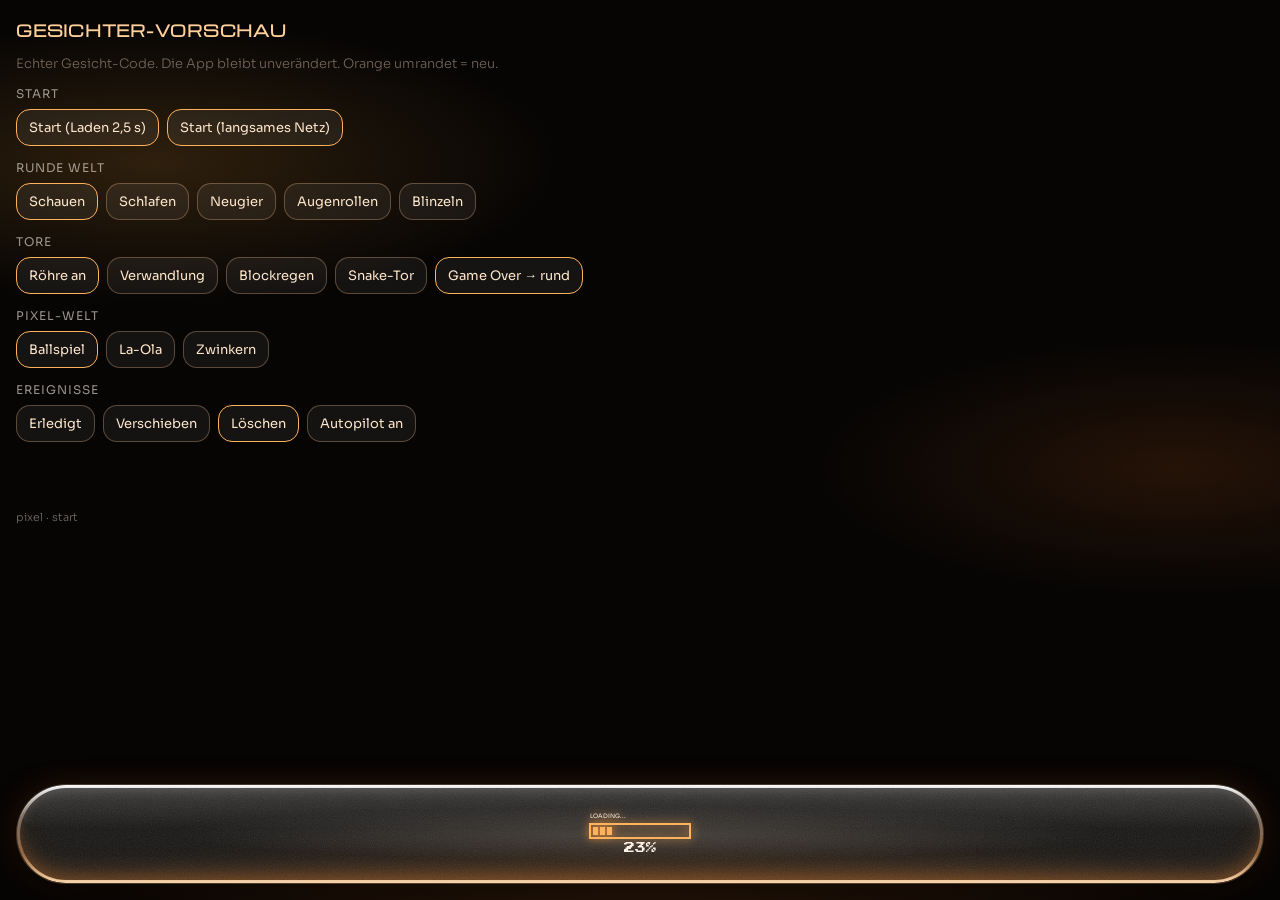
==== preview/index.html @ 0ddbe79e "Vorschau-Seite für Marvins Gesichter (preview/): Start ohne Aufwachen, Schauen, Röhre mit dünnem Str" ====
<!DOCTYPE html>
<html lang="de">
<head>
<meta charset="UTF-8">
<meta name="viewport" content="width=device-width, initial-scale=1, viewport-fit=cover">
<meta name="robots" content="noindex">
<title>Marvin – Gesichter-Vorschau</title>
<link href="https://fonts.googleapis.com/css2?family=Michroma&family=Press+Start+2P&family=Sora:wght@300;400;600&display=swap" rel="stylesheet">
<link rel="stylesheet" href="../style.css">
<link rel="stylesheet" href="../face.css">
<link rel="stylesheet" href="preview.css">
</head>
<body class="pv">
<svg width="0" height="0" style="position:absolute" aria-hidden="true">
  <filter id="noise"><feTurbulence type="fractalNoise" baseFrequency="0.9" numOctaves="2" stitchTiles="stitch"/><feColorMatrix type="saturate" values="0"/></filter>
</svg>
<h1>GESICHTER-VORSCHAU</h1>
<p class="hint">Echter Gesicht-Code. Die App bleibt unverändert. Orange umrandet = neu.</p>
<div class="grp"><b>Start</b>
  <button class="new" data-start="2500">Start (Laden 2,5 s)</button>
  <button class="new" data-start="8000">Start (langsames Netz)</button>
</div>
<div class="grp"><b>Runde Welt</b>
  <button class="new" data-p="look">Schauen</button>
  <button data-p="sleep">Schlafen</button>
  <button data-p="curious">Neugier</button>
  <button data-p="roll">Augenrollen</button>
  <button data-p="blink">Blinzeln</button>
</div>
<div class="grp"><b>Tore</b>
  <button class="new" data-p="gate-crt">Röhre an</button>
  <button data-p="gate-morph">Verwandlung</button>
  <button data-p="gate-rain">Blockregen</button>
  <button data-p="gate-snake">Snake-Tor</button>
  <button class="new" data-p="gate-over">Game Over → rund</button>
</div>
<div class="grp"><b>Pixel-Welt</b>
  <button class="new" data-p="bricks">Ballspiel</button>
  <button data-p="wave">La-Ola</button>
  <button data-p="wink">Zwinkern</button>
</div>
<div class="grp"><b>Ereignisse</b>
  <button data-r="done">Erledigt</button>
  <button data-r="move">Verschieben</button>
  <button class="new" data-r="del">Löschen</button>
  <button data-auto>Autopilot an</button>
</div>
<div id="say"></div>
<div id="stat"></div>
<div class="spacer"></div>
<button id="marvin-btn" class="glass pill doze" aria-label="Marvin">
  <svg class="grain" aria-hidden="true"><rect width="100%" height="100%" filter="url(#noise)"/></svg>
  <div class="sheen"></div>
</button>
<script src="face.js"></script>
<script>
const q = new URLSearchParams(location.search);
const sayEl = document.getElementById('say');
let sayT;
Face.init({
  say: t => { sayEl.textContent = t; clearTimeout(sayT); sayT = setTimeout(() => sayEl.textContent = '', 4000); },
  soundOn: () => q.get('ton') === '1',
  canIdle: () => q.has('auto'),
});
// Start: Laden läuft so lange wie angegeben
Face.sync(true);
setTimeout(() => Face.sync(false), Number(q.get('load') || 2500));
document.querySelectorAll('[data-start]').forEach(b => b.onclick = () => { q.set('load', b.dataset.start); q.delete('auto'); location.search = q; });
document.querySelectorAll('[data-p]').forEach(b => b.onclick = () => Face._play(b.dataset.p));
document.querySelectorAll('[data-r]').forEach(b => b.onclick = () => Face.react(b.dataset.r, { hyperspaceEmpty: false }));
document.querySelector('[data-auto]').onclick = () => { q.set('auto', '1'); location.search = q; };
setInterval(() => { const s = Face._state(); document.getElementById('stat').textContent = `${s.world} · ${s.running || '—'}`; }, 300);
</script>
</body>
</html>
---- style.css ----
/* Marvin – UX v2 (Vorgabe: docs/ux-v2.md, baut auf docs/ux-v1.md auf) */

:root {
    --text: #F4EDE4;
    --text-card: #FFF6EC;
    --muted: #C9A888;
    --muted-2: #9C8C7C;
    --amber: #FFB060;
    --amber-soft: #FFD09A;
    --line: #E9D7C2;
    --font-display: 'Michroma', sans-serif;
    --font-body: 'Sora', -apple-system, 'Segoe UI', Roboto, sans-serif;
    /* Neigungs-Glas: von face.js gesetzt, -1 … 1 */
    --tx: 0;
    --ty: 0;
}

* { box-sizing: border-box; }
html, body { height: 100%; overscroll-behavior: none; }

body {
    margin: 0;
    color: var(--text);
    font-family: var(--font-body);
    font-weight: 300;
    background:
        radial-gradient(45% 22% at 12% 18%, rgba(255,170,60,.16), transparent 70%),
        radial-gradient(40% 20% at 92% 52%, rgba(255,120,30,.12), transparent 70%),
        radial-gradient(70% 22% at 50% 105%, rgba(255,140,50,.2), transparent 70%),
        #070504;
    background-attachment: fixed;
    overflow: hidden;
    -webkit-tap-highlight-color: transparent;
}

/* Fest am Bildschirm verankert: die Seite selbst kann nie verrutschen */
#app {
    position: fixed;
    top: 0; bottom: 0; left: 0; right: 0;
    max-width: 520px;
    margin: 0 auto;
    padding: calc(24px + env(safe-area-inset-top, 0px)) 20px calc(24px + env(safe-area-inset-bottom, 0px));
    display: flex;
    flex-direction: column;
    overflow: hidden; /* Drehrad-Nachbarn ragen über den Rand */
}

button { font-family: inherit; cursor: pointer; }

/* ---------- Material: Amber-Glas (nur Steuerung: Drehrad + Marvin-Knopf) ---------- */

.glass {
    position: relative; isolation: isolate; overflow: hidden; color: #FFF3E6; border: none;
    background:
        radial-gradient(60% 75% at calc(50% - var(--tx) * 9%) calc(112% - var(--ty) * 6%), rgba(255,150,50,.95) 0%, rgba(240,100,25,.6) 28%, rgba(140,50,15,.22) 55%, transparent 75%),
        linear-gradient(180deg, rgba(92,80,72,.55) 0%, rgba(40,33,29,.82) 45%, rgba(20,15,12,.92) 100%);
    box-shadow: inset 0 1px 0 rgba(255,255,255,.55), inset 0 10px 18px -12px rgba(255,255,255,.35),
        inset 0 -16px 26px -12px rgba(255,140,50,.55), 0 18px 36px rgba(0,0,0,.6), 0 0 30px rgba(255,120,30,.14);
}
.glass::before, .card::before {
    content: ""; position: absolute; inset: 0; border-radius: inherit; padding: 1.6px; z-index: 2; pointer-events: none;
    background: linear-gradient(180deg, rgba(255,255,255,.85) 0%, rgba(255,255,255,.18) 22%, rgba(255,255,255,.04) 55%, rgba(255,190,120,.55) 88%, rgba(255,220,170,.9) 100%);
    -webkit-mask: linear-gradient(#000 0 0) content-box, linear-gradient(#000 0 0);
    -webkit-mask-composite: xor; mask-composite: exclude;
}
.glass::after, .card::after {
    content: ""; position: absolute; left: 3px; right: 3px; top: 3px; height: 42%; border-radius: inherit; z-index: 1; pointer-events: none;
    background: linear-gradient(180deg, rgba(255,255,255,.15), rgba(255,255,255,0));
}
.glass.dim {
    color: rgba(255,243,230,.55);
    background:
        radial-gradient(55% 60% at calc(50% - var(--tx) * 9%) calc(118% - var(--ty) * 6%), rgba(255,150,50,.35) 0%, rgba(200,80,20,.16) 35%, transparent 70%),
        linear-gradient(180deg, rgba(80,70,64,.42) 0%, rgba(34,28,25,.85) 50%, rgba(18,14,12,.94) 100%);
    box-shadow: inset 0 1px 0 rgba(255,255,255,.4), inset 0 10px 18px -12px rgba(255,255,255,.25), 0 12px 24px rgba(0,0,0,.55);
}
.glass.pill::before {
    padding: 3px;
    background: linear-gradient(180deg, rgba(255,255,255,.95), rgba(255,230,210,.35) 30%, rgba(255,170,100,.4) 70%, rgba(255,220,180,.95));
}
.grain {
    position: absolute; inset: 0; width: 100%; height: 100%; z-index: 1;
    opacity: .14; mix-blend-mode: overlay; pointer-events: none;
}
/* Glanz-Layer, wandert gegenläufig zur Neigung */
.sheen {
    position: absolute; inset: -40%; z-index: 1; pointer-events: none;
    background: radial-gradient(30% 22% at 50% 50%, rgba(255,255,255,.15), rgba(255,255,255,0) 70%);
    transform: translate(calc(var(--tx) * -21px), calc(var(--ty) * -12px));
}
.glass > :not(.grain):not(.sheen), .card > :not(.grain):not(.sheen) { position: relative; z-index: 3; }

/* ---------- 1. Drehrad ---------- */

.wheel { position: relative; height: 64px; flex-shrink: 0; touch-action: pan-y; margin-bottom: 12px; }
.wheel button {
    position: absolute; display: flex; align-items: center; padding: 0;
    font-family: var(--font-display); font-weight: 400; white-space: nowrap;
    transition: left .35s cubic-bezier(.3,.7,.2,1), top .35s, width .35s, height .35s, font-size .35s, opacity .35s;
}
/* Aktiver Knopf: durchscheinend, Nachbarn leicht sichtbar */
.wheel button.glass.active {
    background:
        radial-gradient(60% 75% at calc(50% - var(--tx) * 9%) calc(112% - var(--ty) * 6%), rgba(255,150,50,.85) 0%, rgba(240,100,25,.45) 28%, rgba(140,50,15,.12) 55%, transparent 75%),
        linear-gradient(180deg, rgba(92,80,72,.28) 0%, rgba(40,33,29,.42) 45%, rgba(20,15,12,.55) 100%);
    -webkit-backdrop-filter: blur(3px); backdrop-filter: blur(3px);
}

/* ---------- 2. Statuszeile ---------- */

.status-line {
    display: flex; justify-content: space-between; align-items: baseline;
    padding: 2px 6px 0; flex-shrink: 0; margin-bottom: 12px;
    font-family: var(--font-display); font-size: 13px; color: var(--muted);
}
#status-sub { letter-spacing: .16em; }
/* ux-v3.1 §3: ⟳ n, solange Aktionen auf Netz warten – dezent pulsierend */
#status-queue { margin-right: 8px; letter-spacing: .06em; animation: queue-pulse 2.4s ease-in-out infinite; }
#status-queue[hidden] { display: none; }
@keyframes queue-pulse { 0%, 100% { opacity: .45; } 50% { opacity: 1; } }
@media (prefers-reduced-motion: reduce) { #status-queue { animation: none; opacity: .8; } }

/* ---------- 3. Kartenliste ---------- */

main {
    flex: 1; min-height: 0; overflow-y: auto; overflow-x: hidden;
    display: flex; flex-direction: column; gap: 14px;
    padding: 2px 2px 28px;
    margin-bottom: 16px;
    -webkit-mask-image: linear-gradient(180deg, #000 0, #000 calc(100% - 36px), transparent 100%);
    mask-image: linear-gradient(180deg, #000 0, #000 calc(100% - 36px), transparent 100%);
}
#task-list { display: flex; flex-direction: column; gap: 14px; }

/* Karten = neutrales Rauchglas, Glut nur bei Dringlichkeit */
.card {
    flex-shrink: 0; position: relative; isolation: isolate; overflow: hidden;
    border-radius: 24px; padding: 18px 22px;
    touch-action: pan-y; user-select: none; -webkit-user-select: none; -webkit-touch-callout: none;
    cursor: pointer; transition: transform .18s ease-out, opacity .18s;
    display: flex; align-items: center; gap: 12px;
    background: linear-gradient(calc(180deg + var(--tx) * 9deg), rgba(255,255,255,.075) 0%, rgba(255,255,255,.03) 55%, rgba(255,255,255,.015) 100%);
    box-shadow: inset 0 1px 0 rgba(255,255,255,.32), inset 0 8px 14px -10px rgba(255,255,255,.2), 0 10px 22px rgba(0,0,0,.45);
}
.card::before {
    padding: 1.3px;
    background: linear-gradient(180deg, rgba(255,255,255,.55) 0%, rgba(255,255,255,.1) 25%, rgba(255,255,255,.03) 70%, rgba(255,255,255,.14) 100%);
}
.card::after { height: 45%; background: linear-gradient(180deg, rgba(255,255,255,.13), rgba(255,255,255,0)); }
.card.hot {
    background:
        radial-gradient(75% 100% at calc(50% - var(--tx) * 9%) calc(128% - var(--ty) * 6%), rgba(255,150,50,.85) 0%, rgba(240,100,25,.45) 35%, rgba(140,50,15,.12) 65%, transparent 85%),
        linear-gradient(180deg, rgba(255,255,255,.07), rgba(255,255,255,.015));
    box-shadow: inset 0 1px 0 rgba(255,255,255,.5), 0 10px 26px rgba(0,0,0,.5), 0 0 24px rgba(255,120,30,.2);
}
.card.hot::before { background: linear-gradient(180deg, rgba(255,255,255,.8), rgba(255,255,255,.12) 25%, rgba(255,190,120,.5) 90%, rgba(255,220,170,.85)); }
.card.warm {
    background:
        radial-gradient(70% 95% at calc(50% - var(--tx) * 9%) calc(130% - var(--ty) * 6%), rgba(255,150,50,.45) 0%, rgba(220,90,20,.18) 40%, transparent 75%),
        linear-gradient(180deg, rgba(255,255,255,.07), rgba(255,255,255,.015));
}

/* Termine: Champagner */
.card.ev {
    background:
        radial-gradient(75% 100% at calc(50% - var(--tx) * 9%) calc(128% - var(--ty) * 6%), rgba(255,236,200,.3) 0%, rgba(255,225,180,.1) 45%, transparent 80%),
        linear-gradient(180deg, rgba(255,238,200,.16), rgba(255,228,185,.06));   /* leichte Champagner-Tönung der ganzen Karte */
}
.card.ev::before { background: linear-gradient(180deg, rgba(255,252,240,.9), rgba(255,245,225,.15) 25%, rgba(255,240,210,.05) 70%, rgba(255,236,200,.5)); }
.card.ev.hot {
    background:
        radial-gradient(75% 100% at calc(50% - var(--tx) * 9%) calc(128% - var(--ty) * 6%), rgba(255,238,205,.6) 0%, rgba(255,225,180,.22) 40%, transparent 80%),
        linear-gradient(180deg, rgba(255,250,240,.1), rgba(255,255,255,.02));
    box-shadow: inset 0 1px 0 rgba(255,255,255,.6), 0 10px 26px rgba(0,0,0,.5), 0 0 24px rgba(255,236,200,.18);
}
.card.ev.warm {
    background:
        radial-gradient(75% 100% at calc(50% - var(--tx) * 9%) calc(128% - var(--ty) * 6%), rgba(255,238,205,.38) 0%, rgba(255,225,180,.12) 40%, transparent 80%),
        linear-gradient(180deg, rgba(255,250,240,.09), rgba(255,255,255,.02));
}

.card.dragging { transition: none; }
.card.pending { opacity: .55; }

.card-title {
    flex: 1; min-width: 0;
    font-size: 15px; font-weight: 300; line-height: 1.4; color: var(--text-card);
    overflow-wrap: anywhere;
}
.card-num {
    flex-shrink: 0; min-width: 34px; text-align: right;
    font-family: var(--font-display); font-size: 12px; color: #A39383;
}
.card-num.event-time { min-width: 0; white-space: nowrap; letter-spacing: .02em; color: #FFF3DC; }

/* Lange drücken -> Leuchtbalken füllt sich */
.ring {
    position: absolute !important; left: 0; bottom: 0; height: 3px; width: 0; z-index: 4;
    background: var(--amber-soft); box-shadow: 0 0 10px #FF9A3C;
}
.card.pressing .ring { animation: fill .7s linear forwards; }
@keyframes fill { to { width: 100%; } }

.empty-state {
    margin: 48px 10px; font-size: 18px; font-weight: 300;
    color: #B8A898; text-align: center; line-height: 1.5;
}
#loading { margin: 48px 10px; text-align: center; color: #B8A898; cursor: pointer; }
.inbox-note {
    font-family: var(--font-display); font-size: 11px; letter-spacing: .1em;
    color: var(--muted-2); text-align: center; margin: 0 0 4px;
}

/* 4. Link "42 · n" */
.done-link {
    align-self: center; margin-top: 8px; background: none; border: none;
    font-family: var(--font-display); font-size: 14px; letter-spacing: .1em;
    color: var(--muted-2); padding: 12px;
}
.done-link[hidden] { display: none; }

#debug-log {
    font-size: 11px; color: var(--amber-soft);
    background: rgba(255,150,50,.06); border: 1px dashed rgba(255,170,100,.3);
    border-radius: 16px; padding: 12px; white-space: pre-wrap; word-break: break-word; margin: 0;
}

/* ---------- 5. Marvin-Zeile ---------- */

.marvin-line {
    min-height: 48px; padding: 0 6px; flex-shrink: 0; margin-bottom: 20px;
    font-size: 16px; font-weight: 300; font-style: italic; line-height: 1.45;
    color: var(--line); display: flex; align-items: center; gap: 12px;
}
.marvin-text { flex: 1; min-width: 0; }
.cursor { font-style: normal; color: var(--amber); animation: blink 1s steps(1) infinite; }
.cursor.gone { visibility: hidden; animation: none; }
@keyframes blink { 50% { opacity: 0; } }
#undo-btn {
    flex-shrink: 0; white-space: nowrap;
    background: none; border: 1px solid rgba(255,200,150,.35); border-radius: 14px;
    color: var(--amber-soft); font-style: normal; font-size: 12px; line-height: 1.15; font-weight: 400; padding: 5px 10px;
    letter-spacing: .04em; text-transform: uppercase; font-family: var(--font-display);
}
#undo-btn[hidden] { display: none; }

/* ---------- 6. Marvin-Knopf ---------- */

#marvin-btn {
    height: 100px; border-radius: 50px; flex-shrink: 0;
    display: flex; align-items: center; justify-content: center; padding: 0;
    -webkit-user-select: none; user-select: none; -webkit-touch-callout: none;
    transition: transform .1s;
}
#marvin-btn:active { transform: scale(.98); }
#fx { position: absolute; inset: 0; z-index: 4; pointer-events: none; overflow: hidden; border-radius: inherit; }
#fx svg { position: absolute; }

@media (prefers-reduced-motion: reduce) {
    .cursor { animation: none !important; }
    .wheel button, .card { transition: none; }
}

/* ---------- Dialoge (Bearbeiten / Einstellungen) – flach, wie 1.1.0 (Wunsch Armin) ---------- */

dialog {
    background: linear-gradient(180deg, rgba(60,50,44,.96), rgba(22,17,14,.98));
    color: var(--text);
    border: 1px solid rgba(255,200,150,.25);
    border-radius: 28px;
    padding: 24px;
    width: min(420px, calc(100vw - 32px));
    font-family: var(--font-body);
    box-shadow: 0 20px 50px rgba(0,0,0,.7), 0 0 30px rgba(255,120,30,.12);
}
dialog::backdrop { background: rgba(0,0,0,.65); }
dialog h2 { margin: 0 0 16px; font-size: 18px; font-family: var(--font-display); font-weight: 400; letter-spacing: .08em; }

dialog label {
    display: flex; flex-direction: column; gap: 6px;
    font-size: 14px; color: var(--muted); margin-bottom: 14px;
}
dialog label.check { flex-direction: row; align-items: center; gap: 10px; color: var(--text); }
dialog label.check input { width: 20px; height: 20px; padding: 0; accent-color: var(--amber); }

dialog input, dialog textarea, dialog select {
    width: 100%;
    background: rgba(255,240,225,.06);
    border: 1px solid rgba(255,200,150,.2);
    border-radius: 16px;
    padding: 12px 14px;
    color: var(--text);
    font: inherit;
    font-size: 16px; /* verhindert Auto-Zoom */
    resize: none;
}
dialog input:focus, dialog textarea:focus, dialog select:focus { outline: 2px solid rgba(255,176,96,.6); outline-offset: 1px; }

.hint { font-size: 12px; color: var(--muted-2); margin: 0 0 16px; }
.dialog-actions { display: flex; justify-content: flex-end; gap: 8px; }
.dialog-actions .spacer { flex: 1; }

.pill {
    background: rgba(255,240,225,.06); border: 1px solid rgba(255,200,150,.2);
    color: var(--text); border-radius: 999px; padding: 9px 16px; font-size: 14px; font-weight: 400;
}
.pill.accent { background: rgba(255,150,50,.25); border-color: rgba(255,176,96,.6); }
.pill.danger { color: #FF9C7A; border-color: rgba(255,120,90,.35); background: transparent; }

/* Bearbeiten: oben angedockt, damit die Tastatur unten Platz hat */
dialog.sheet { margin: 12px auto auto; max-height: calc(100dvh - 24px); overflow-y: auto; }
dialog.sheet textarea, dialog.sheet select, dialog.sheet input { margin-bottom: 10px; }
#edit-title { font-size: 18px; font-weight: 400; }
#edit-notes { font-size: 14px; color: var(--muted); }
dialog select option { background: #221a15; }
dialog input[type="date"], dialog input[type="time"] { color-scheme: dark; }

.edit-row { display: grid; grid-template-columns: 1fr 1fr; gap: 8px; } /* alle Felder gleich breit */
.edit-row > * { min-width: 0; }
/* ux-v3.1 §7: × hat eigenen schmalen Platz rechts, Text + Kalender-Symbol nie darunter, Jahr bleibt sichtbar */
#edit-due, #edit-time { padding-left: 10px; padding-right: 34px; }
/* Handy-Chrome zeichnet statt Kalender-Symbol einen eigenen Pfeil, der mit dem × kollidiert:
   eigenen Indikator weg, Antippen des Felds öffnet die Auswahl trotzdem. Das × ersetzt den Pfeil. */
#edit-due, #edit-time { -webkit-appearance: none; appearance: none; min-height: 48px; text-align: left; }
#edit-due::-webkit-calendar-picker-indicator, #edit-time::-webkit-calendar-picker-indicator { display: none; }
#edit-due::-webkit-inner-spin-button, #edit-time::-webkit-inner-spin-button { display: none; }
#edit-due::-webkit-date-and-time-value, #edit-time::-webkit-date-and-time-value { text-align: left; }
#edit-due::-webkit-datetime-edit, #edit-time::-webkit-datetime-edit { padding: 0; }

.status-buttons { display: grid; grid-template-columns: 1fr 1fr 1fr; gap: 8px; margin: 6px 0 16px; }
.status-buttons button {
    background: rgba(255,240,225,.05); border: 1px solid rgba(255,200,150,.18);
    color: var(--text); border-radius: 18px; padding: 14px 4px;
    font-family: var(--font-display); font-size: 11px; letter-spacing: .04em;
}
.status-buttons button.active { background: rgba(255,150,50,.3); border-color: rgba(255,176,96,.8); color: #FFF3E6; }
.status-buttons button[data-status="done"] { grid-column: 1 / -1; }
.status-buttons button[data-status="done"].active { background: rgba(255,200,120,.35); border-color: var(--amber-soft); }

/* Termin-Modus */
.event-only { display: none; }
dialog.event-mode .event-only { display: flex; }
dialog.event-mode .task-only { display: none !important; }
#edit-recurring { font-size: 13px; color: var(--amber-soft); margin: 0 0 10px; }
#edit-recurring[hidden] { display: none; }

/* ================= UX v3 ================= */

/* Ein Formular: heller Champagner-Look, flache Felder (§3) */
#editor {
    background: radial-gradient(90% 60% at 50% 115%, rgba(255,236,200,.14), transparent 70%),
                linear-gradient(180deg, rgba(72,64,54,.94), rgba(30,26,22,.97));
    border: 1px solid rgba(255,240,215,.3);
}
#editor input, #editor textarea, #editor select, #editor .placeholder {
    border: 1px solid rgba(255,240,215,.2);
    background: rgba(255,255,255,.05);
    border-radius: 16px;
}
#editor select:disabled { color: rgba(244,237,228,.35); }
.edit-kind {
    font-family: var(--font-display); font-size: 12px; letter-spacing: .14em;
    color: var(--muted); margin: 0 0 12px 4px;
}
.edit-hint { font-size: 13px; color: var(--amber-soft); margin: 0 0 10px; }
.edit-hint[hidden] { display: none; }

/* Feld mit × zum Leeren */
.field-x { position: relative; display: flex; }
.field-x > input, .field-x > .placeholder { flex: 1; min-width: 0; padding-right: 40px; }
.field-x .x {
    position: absolute; right: 2px; top: calc(50% - 5px); transform: translateY(-50%); width: 28px; height: 36px;
    border: none; background: none; color: var(--muted); font-size: 20px; line-height: 1; padding: 0;
}
.field-x .x[hidden], .field-x > [hidden] { display: none; }
.placeholder {
    width: 100%; text-align: left; padding: 12px 14px; margin-bottom: 10px;
    color: rgba(244,237,228,.4); font-size: 16px; font-weight: 300;
}

/* Termin: Status ergibt sich aus dem Datum -> Knöpfe gedimmt */
.status-buttons.locked button { opacity: .38; pointer-events: none; }
.status-buttons.locked #edit-wide { font-family: var(--font-body); font-style: italic; letter-spacing: 0; font-size: 13px; }

/* Proviant-Modus im Formular */
.only-prov { display: none; }
#editor.prov-mode .only-prov { display: block; }
#editor.prov-mode .not-prov { display: none !important; }

/* Proviant-Karten: kompakt, ohne Datum, Zahl, Glut (§4) */
.card.prov { padding: 14px 20px; border-radius: 20px; }
.card.bought { transition: opacity .45s, transform .45s, filter .45s; opacity: 0; transform: scale(.96); filter: blur(2px); }
.prov-sep {
    display: flex; align-items: center; gap: 10px; margin: 6px 4px 0;
    font-family: var(--font-display); font-size: 11px; letter-spacing: .1em; color: #8E7E6E;
}
.prov-sep::before, .prov-sep::after { content: ""; flex: 1; height: 1px; background: rgba(255,255,255,.14); }

/* Daumen-Wischzone unten (§7): horizontale Gesten bleiben bei uns */
.marvin-line, #marvin-btn, main { touch-action: pan-y; }

/* Ziehen zum Aktualisieren: Amber-Ring füllt sich mit dem Zug (ux-v3.1 §2) */
#pull-ring {
    --p: 0; position: sticky; top: 0; height: 0; margin: 0 auto; width: 64px; z-index: 5;
    opacity: 0; transition: opacity .2s; pointer-events: none;
}
/* großer glühender Amber-Ring, füllt sich mit dem Zug; voll = pulsiert + „42“ in der Mitte */
#pull-ring::before {
    content: ''; position: absolute; left: 0; top: calc(var(--p) * 40px - 8px); width: 64px; height: 64px; border-radius: 50%;
    background: conic-gradient(from -90deg, #FFD08A, #FF9A3C calc(var(--p) * 360deg), rgba(255,200,150,.12) 0);
    -webkit-mask: radial-gradient(circle, transparent 23px, #000 24px); mask: radial-gradient(circle, transparent 23px, #000 24px);
    filter: drop-shadow(0 0 10px rgba(255,150,50,.8));
    transform: rotate(calc(var(--p) * 200deg)) scale(calc(.6 + var(--p) * .4));
}
#pull-ring::after {
    content: '42'; position: absolute; left: 0; width: 64px; top: calc(var(--p) * 40px - 8px); line-height: 64px; text-align: center;
    font-family: var(--font-display); font-size: 18px; color: #FFF3E6; text-shadow: 0 0 10px #FF9A3C;
    opacity: 0; transform: scale(.5); transition: opacity .15s, transform .25s cubic-bezier(.2,1.6,.4,1);
}
#pull-ring.on { opacity: 1; }
#pull-ring.ready::before { animation: ringPulse .6s ease-in-out infinite alternate; }
#pull-ring.ready::after { opacity: 1; transform: scale(1); }
@keyframes ringPulse { from { filter: drop-shadow(0 0 10px rgba(255,150,50,.8)); } to { filter: drop-shadow(0 0 22px rgba(255,170,70,1)) brightness(1.25); } }

/* Einstellungen (ux-v3.1 §5) */
dialog h2 .ver { font-family: var(--font-body, inherit); font-size: 11px; letter-spacing: 0; color: var(--muted-2); margin-left: 8px; }
dialog label.slider { display: flex; flex-direction: column; gap: 6px; color: var(--text); margin: 6px 0 16px; }
dialog label.slider .slider-val { color: var(--amber-soft); font-size: 13px; }
dialog label.slider input[type="range"] { width: 100%; padding: 0; accent-color: var(--amber); background: none; border: none; margin: 4px 0 0; }
.slider-ends { display: flex; justify-content: space-between; font-size: 11px; color: var(--muted-2); }
.keys-btn { width: 100%; margin: 0 0 16px; }
dialog label.check.small { font-size: 12px; color: var(--muted-2); margin-top: 16px; }
dialog label.check.small input { width: 16px; height: 16px; }
.key-row { display: grid; grid-template-columns: 1fr auto; align-items: center; gap: 4px 10px; margin-bottom: 14px; }
.key-name { grid-column: 1 / -1; font-size: 12px; color: var(--muted); }
.key-mask { font-family: monospace; font-size: 15px; letter-spacing: .05em; }
.key-row .key-input { grid-column: 1 / -1; margin: 0; }
.key-row [hidden] { display: none; }

/* Einstellungen optisch nach Mockup V31Settings (Zeilen, Schalter, Amber-Slider) */
dialog.set { padding: 22px 20px; border-color: rgba(255,240,215,.3);
    background: radial-gradient(90% 60% at 50% 115%, rgba(255,236,200,.14), rgba(0,0,0,0) 70%), linear-gradient(180deg, rgba(72,64,54,.94), rgba(30,26,22,.97)); }
dialog.set form { display: flex; flex-direction: column; gap: 14px; }
dialog.set h2 { margin: 0 0 2px; font-size: 12px; letter-spacing: .22em; color: #FFF1D6; }
dialog.set label.set-row, .set-row { display: flex; flex-direction: row; align-items: center; justify-content: space-between; gap: 12px; margin: 0;
    padding: 14px 16px; border-radius: 16px; background: rgba(255,255,255,.05); border: 1px solid rgba(255,240,215,.16); color: var(--text); text-align: left; font: inherit; cursor: pointer; }
dialog.set label.set-col { flex-direction: column; align-items: stretch; gap: 10px; }
.set-lbl { display: block; font-size: 16px; color: #FFF3E6; }
.set-sub { display: block; font-size: 13px; font-weight: 300; color: #A89888; margin-top: 2px; }
.set-top { display: flex; justify-content: space-between; align-items: baseline; }
.set-val { font-size: 13px; color: var(--amber-soft); }
.set-link { width: 100%; }
.chev { color: #C9B9A8; font-size: 20px; }
/* Schalter statt Häkchen */
dialog input.tg { appearance: none; -webkit-appearance: none; flex-shrink: 0; width: 52px; height: 30px; padding: 0; margin: 0; border-radius: 15px;
    border: 1px solid rgba(255,255,255,.2); background: rgba(255,255,255,.08); position: relative; cursor: pointer; transition: background .2s, border-color .2s; }
dialog input.tg::after { content: ""; position: absolute; top: 3px; left: 3px; width: 22px; height: 22px; border-radius: 11px; background: #C9B9A8; transition: left .2s, background .2s; }
dialog input.tg:checked { background: rgba(255,150,50,.45); border-color: rgba(255,176,96,.8); }
dialog input.tg:checked::after { left: 25px; background: #FFF3E6; }
dialog input.tg-s { width: 40px; height: 24px; }
dialog input.tg-s::after { width: 16px; height: 16px; }
dialog input.tg-s:checked::after { left: 19px; }
/* Slider: Amber-Spur, runder Knopf */
dialog.set input[type="range"] { -webkit-appearance: none; appearance: none; width: 100%; height: 28px; margin: 0; padding: 0; background: none; border: none; }
dialog.set input[type="range"]::-webkit-slider-runnable-track { height: 6px; border-radius: 3px; background: linear-gradient(90deg, rgba(255,150,50,.75), rgba(255,176,96,.35)); }
dialog.set input[type="range"]::-webkit-slider-thumb { -webkit-appearance: none; width: 26px; height: 26px; margin-top: -10px; border-radius: 13px; background: #FFF3E6; border: 2px solid rgba(255,176,96,.9); box-shadow: 0 0 12px rgba(255,150,50,.55); }
dialog.set input[type="range"]::-moz-range-track { height: 6px; border-radius: 3px; background: rgba(255,150,50,.55); }
dialog.set input[type="range"]::-moz-range-thumb { width: 22px; height: 22px; border-radius: 13px; background: #FFF3E6; border: 2px solid rgba(255,176,96,.9); }
.set-foot { display: flex; justify-content: space-between; align-items: center; padding: 0 6px; font-size: 13px; font-weight: 300; color: #8E7E6E; }
dialog.set label.debug-tg { flex-direction: row; align-items: center; gap: 8px; margin: 0; font-size: 13px; color: #8E7E6E; }
dialog.set .dialog-actions { margin-top: 2px; }
.set-hint { margin: 0; text-align: center; }
dialog.set .key-row { padding: 14px 16px; border-radius: 16px; background: rgba(255,255,255,.05); border: 1px solid rgba(255,240,215,.16); margin: 0; }
dialog.set .key-name { font-size: 16px; color: #FFF3E6; }
dialog.set .key-mask { font-family: var(--font-display); font-size: 13px; letter-spacing: .08em; color: #E9DDD0; }

/* 4.4.2: Knöpfe unten bleiben im Dialog (3 gleich breite Spalten), Proviant-Abteilung volle Breite */
#editor .dialog-actions { display: grid; grid-template-columns: repeat(3, minmax(0, 1fr)); gap: 8px; }
#editor .dialog-actions .spacer { display: none; }
#editor .dialog-actions .pill { min-width: 0; padding-left: 8px; padding-right: 8px; overflow: hidden; text-overflow: ellipsis; white-space: nowrap; }
#editor.prov-mode .edit-row:has(#edit-aisle) { grid-template-columns: 1fr; }

/* 4.5.0: Kategorie volle Breite; Datum · Zeit · Dauer in einer Zeile, eigener Text statt Browser-Anzeige */
#editor select.full { width: 100%; margin-bottom: 10px; display: block; }
#editor.prov-mode select.full.only-prov { display: block; }
.dt-row { display: grid; grid-template-columns: 1.45fr 1fr .9fr; gap: 8px; margin-bottom: 10px; }
.dt-row > * { min-width: 0; }
.dt-box { position: relative; }
.dt-box .x { display: none !important; }
dialog .dt-box input, .dt-row select, .dt-box .dt-empty {
    -webkit-appearance: none; appearance: none; width: 100%; height: 50px; margin: 0 !important; padding: 0 6px !important; text-align: center; }
.dt-box input { color: transparent !important; caret-color: transparent; }
.dt-box input::-webkit-datetime-edit { opacity: 0; }
.dt-box input::-webkit-calendar-picker-indicator { display: none; }
.dt-lbl { position: absolute; inset: 0; display: flex; align-items: center; justify-content: center; pointer-events: none; font-size: 16px; color: var(--text); white-space: nowrap; }
.dt-lbl.empty { color: var(--muted); }
.dt-box .dt-empty { border-radius: 16px; background: rgba(255,240,225,.06); border: 1px solid rgba(255,200,150,.2); color: var(--muted); font: inherit; font-size: 16px; }
.dt-row select { text-align-last: center; }
.dt-row select:disabled { color: var(--muted); }
#editor .dialog-actions .pill { font-size: 13px; padding-left: 4px; padding-right: 4px; }
#editor:not(.prov-mode) .only-prov { display: none !important; }

/* 4.6.1: Verschieben scharf geschaltet = Karte blasst aus; kein Text-Markieren bei langem Drücken */
.card { transition: opacity .15s; }

.card, .dt-box, .dt-row, #undo-btn, .wheel, #marvin-btn { -webkit-user-select: none; user-select: none; -webkit-touch-callout: none; }
#editor.guard { pointer-events: none; }
#editor.guard * { -webkit-user-select: none !important; user-select: none !important; }

/* „42“-Ansicht */
.done-head { letter-spacing: .16em; text-transform: uppercase; }
.done-sub { display: block; font-size: 11px; letter-spacing: .16em; margin-top: 4px; }
body.done-view #wheel { opacity: .2; filter: saturate(.2); transition: opacity .3s, filter .3s; }

/* 4.7.1: „↺ Doch nicht“ (Icon links, Text zweizeilig, ohne Rahmen) + Löschen-Bestätigung */
#undo-btn { display: inline-flex; align-items: center; gap: 8px; border: none; text-align: left; padding: 4px 2px; }
#undo-btn[hidden] { display: none; }
#undo-btn .undo-ico { font-size: 26px; line-height: 1; font-family: var(--font-body); text-transform: none; }
.pill.danger.armed { background: rgba(255,110,80,.22); border-color: rgba(255,120,90,.8); color: #FFD2C4; }
#undo-btn { gap: 4px; }
#undo-btn .undo-ico { font-size: 29px; display: flex; align-items: center; height: 2.3em; line-height: 1; transform: translateY(-1px); }
#undo-btn .undo-ico { height: auto; }
---- face.css ----
/* Marvins Augen – UX v4 (docs/ux-v4.md). Runde Welt = fließende Kurve (V31Augen), Pixel-Welt = Arcade (V31Arcade),
   Ablauf = Autopilot (V4Autopilot). Keyframes/Timings 1:1 aus den Mockup-Karten. */

#marvin-btn .eyes, #marvin-btn .pix { position: relative; z-index: 3; overflow: visible; }
#marvin-btn .face-stack { position: relative; z-index: 3; width: 170px; height: 64px; }
#marvin-btn .face-stack > svg { position: absolute; inset: 0; }
#marvin-btn svg g, #marvin-btn svg path, #marvin-btn svg circle, #marvin-btn svg rect,
#marvin-btn svg polygon, #marvin-btn svg text { transform-box: fill-box; transform-origin: center; }

/* ================= Runde Welt ================= */
.eyes { filter: drop-shadow(0 0 7px #FF9A3C); transition: opacity .45s steps(4); }
.eyes.off { opacity: 0; }
.eyes .lid { transition: d var(--dur, .9s) cubic-bezier(.45,.05,.25,1), stroke-width .5s; }
.eyes .pup { transition: transform var(--pdur, .9s) cubic-bezier(.3,.1,.2,1), opacity var(--odur, .5s); }
.eyes .eg  { transition: transform var(--edur, 1.2s) cubic-bezier(.45,.05,.25,1); transform-box: view-box; }
/* Pupillen schauen mit der Neigung (Wrapper, damit die Ablauf-Transform der Pupille frei bleibt) */
.eyes .pw  { transform: translate(calc(var(--tx) * 4px), calc(var(--ty) * 1.5px)); transform-box: view-box; }
.zz { animation: zz 2.6s ease-out infinite; opacity: 0; }
@keyframes zz { 0% { opacity: 0; transform: translate(0,0) scale(.6); } 20% { opacity: 1; } 100% { opacity: 0; transform: translate(16px,-26px) scale(1.2); } }
.snore { animation: snore 2.6s ease-in-out infinite; transform-box: view-box; }
@keyframes snore { 0%,100% { transform: translateY(0); } 50% { transform: translateY(2.5px); } }

/* Grundzustände der App (nur runde Welt, nur wenn kein Ablauf läuft) */
.doze:not(.gagging) .eyes .eg-mood   { animation: doze 3.4s ease-in-out infinite; transform-box: view-box; }
@keyframes doze { 0%,100% { opacity: .55; } 50% { opacity: 1; } }
.listen .eyes .eg-mood { animation: listen .45s ease-in-out infinite alternate; transform-box: view-box; }
@keyframes listen { from { transform: translateY(0) scaleY(1); } to { transform: translateY(-4px) scaleY(1.25); } }
.think:not(.gagging) .eyes .eg-mood { animation: think 1.2s ease-in-out infinite; transform-box: view-box; }
@keyframes think { 0%,100% { transform: translateX(-6px); } 50% { transform: translateX(6px); } }
.speak:not(.gagging) .eyes .eg-mood { animation: speak .18s steps(2) infinite; }
@keyframes speak { 0% { opacity: 1; } 100% { opacity: .45; } }

/* ================= Pixel-Welt (Arcade) ================= */
.pix { pointer-events: none; }
.pix .scr { filter: drop-shadow(0 0 5px #FF9A3C); }
.pix .b { transition: transform .3s steps(3), opacity .2s; transform-box: fill-box; }
/* La-Ola: eine Animation je Pixel, 3 Wellen */
.A-wave .b { animation: olaAll 3.3s steps(15) 1 both; animation-delay: var(--i); }
@keyframes olaAll {
  0% { transform: translate(var(--x),var(--y)); }
  6.67% { transform: translate(var(--x),calc(var(--ly) - 16px)); }
  13.33% { transform: translate(var(--x),calc(var(--ly) + 4px)); }
  20.00%,33.33% { transform: translate(var(--x),var(--ly)); }
  40.00% { transform: translate(var(--x),calc(var(--ly) - 16px)); }
  46.66% { transform: translate(var(--x),calc(var(--ly) + 4px)); }
  53.33%,66.66% { transform: translate(var(--x),var(--ly)); }
  73.34% { transform: translate(var(--x),calc(var(--ly) - 16px)); }
  80.00% { transform: translate(var(--x),calc(var(--y) + 4px)); }
  86.67%,100.00% { transform: translate(var(--x),var(--y)); }
}
/* Blockregen */
.A-rain .b { animation: rain 1.1s steps(8) both; animation-delay: var(--r); }
@keyframes rain { 0% { transform: translate(var(--x),-80px); } 100% { transform: translate(var(--x),var(--y)); } }
.drop { animation: drop 1.3s steps(10) both; animation-delay: var(--d); opacity: 0; }
@keyframes drop { 0% { opacity: 1; transform: translate(var(--dx2),-80px); } 100% { opacity: 1; transform: translate(var(--dx2),110px); } }
/* Röhre an */
.A-crt .scr { animation: crt 1.8s steps(12) both; transform-box: view-box; transform-origin: 50% 50%; }
@keyframes crt { 0% { transform: scale(0,.02); filter: brightness(4); } 25% { transform: scale(1,.02); filter: brightness(4); } 45% { transform: scale(1,1.2); filter: brightness(1.6); } 55% { transform: scale(1,.9); } 65%,100% { transform: scale(1,1); filter: none; } }
/* +42 */
.score { font-family: 'Press Start 2P', monospace; font-size: 12px; fill: #FFF3E6; opacity: 0; }
.S .score { animation: up 2s steps(10) forwards; }
@keyframes up { 0% { opacity: 1; transform: translateY(8px); } 100% { opacity: 0; transform: translateY(-22px); } }
/* Game Over: Pixel fallen einzeln raus */
.A-fall .b { animation: fall 2.2s cubic-bezier(.5,0,1,1) both; animation-delay: var(--f); }
@keyframes fall { 0% { transform: translate(var(--x),var(--y)); } 10% { transform: translate(var(--x),calc(var(--y) - 5px)); } 100% { transform: translate(calc(var(--x) + var(--dx) * 2),170px) rotate(var(--rt)); } }
/* Extra Life: Herzschlag */
.hb { transform-box: fill-box; transform-origin: 50% 50%; animation: beat 1s steps(2) infinite; }
@keyframes beat { 0%,40%,100% { transform: scale(1); } 15% { transform: scale(1.12); } }
/* Verwandlung (Tor): Pixel-Bogen baut sich Block für Block auf / ab */
.A-pop .b { animation: pop .6s steps(4) both; animation-delay: var(--i); }
@keyframes pop { 0% { opacity: 0; } 100% { opacity: 1; } }
.A-unpop .b { animation: unpop .6s steps(4) both; animation-delay: var(--i); }
@keyframes unpop { 0% { opacity: 1; } 100% { opacity: 0; } }

/* Röhrenstreifen – nur bei Schriftzug-Momenten */
.scan { position: absolute; inset: 0; z-index: 4; pointer-events: none; border-radius: inherit;
  background: repeating-linear-gradient(180deg, rgba(0,0,0,.28) 0 2px, rgba(0,0,0,0) 2px 4px); opacity: 0; transition: opacity .3s; }
.scan.on { opacity: 1; }
/* Pixel-Schrift im Glas, unter den Augen */
.ptxt { position: absolute; left: 0; right: 0; bottom: 8px; z-index: 5; text-align: center; pointer-events: none;
  font-family: 'Press Start 2P', monospace; font-size: 16px; color: #FFF3E6; text-shadow: 0 0 8px #FF9A3C; opacity: 0; }
.ptxt.O { animation: blinkt 2.6s steps(1) both; }
@keyframes blinkt { 0%,25%,50%,75% { opacity: 1; } 12%,37%,62%,100% { opacity: 0; } }
.pbar { position: absolute; left: 0; right: 0; top: 58px; z-index: 5; text-align: center; pointer-events: none;
  font-family: 'Press Start 2P', monospace; font-size: 11px; color: #FFF3E6; }

/* Arkanoid */
#fx { position: absolute; inset: 0; z-index: 4; pointer-events: none; overflow: hidden; border-radius: inherit; }
#fx svg { position: absolute; }
.brick { animation: brickIn .5s cubic-bezier(.2,1.4,.4,1) both; }
@keyframes brickIn { from { transform: translateY(-30px); opacity: 0; } to { transform: none; opacity: 1; } }

@media (prefers-reduced-motion: reduce) {
  #marvin-btn *, #fx * { animation: none !important; transition: none !important; }
}

/* Overlays im Glas müssen absolut bleiben (style.css setzt Kinder von .glass sonst auf relative) */
#marvin-btn > .scan, #marvin-btn > .ptxt, #marvin-btn > .pbar, #marvin-btn > #fx { position: absolute; }
#marvin-btn > .scan, #marvin-btn > #fx { inset: 0; }
#marvin-btn > .ptxt { left: 0; right: 0; bottom: 8px; }
#marvin-btn > .pbar { left: 0; right: 0; top: 58px; }
---- preview/preview.css ----
/* Nur Vorschau */
.A-crtIn .scr { animation: crtIn 1.6s steps(12) both; transform-box: view-box; transform-origin: 50% 50%; }
@keyframes crtIn { 0% { transform: scale(.72,.02); filter: brightness(4); } 20% { transform: scale(1,.02); filter: brightness(4); } 40% { transform: scale(1,1.2); filter: brightness(1.6); } 52% { transform: scale(1,.9); } 62%,100% { transform: scale(1,1); filter: none; } }
body.pv { margin: 0; min-height: 100vh; display: flex; flex-direction: column; padding: 16px; box-sizing: border-box; gap: 14px; }
.pv h1 { font-family: var(--font-display, Michroma); font-size: 15px; color: var(--amber-soft, #FFD08A); margin: 4px 0 0; letter-spacing: .05em; }
.pv p.hint { margin: 0; font-size: 13px; opacity: .7; }
.pv .grp { display: flex; flex-wrap: wrap; gap: 8px; }
.pv .grp b { width: 100%; font-size: 12px; text-transform: uppercase; letter-spacing: .08em; opacity: .6; font-weight: 400; }
.pv .grp button { font: 13px Sora, sans-serif; color: #FFE7CC; background: rgba(255,255,255,.06); border: 1px solid rgba(255,200,150,.3); border-radius: 14px; padding: 9px 12px; }
.pv .grp button.new { border-color: #FFB25C; }
.pv #say { min-height: 40px; font-size: 14px; color: #FFD08A; font-style: italic; }
.pv #stat { font-size: 11px; opacity: .45; }
.pv .spacer { flex: 1; }
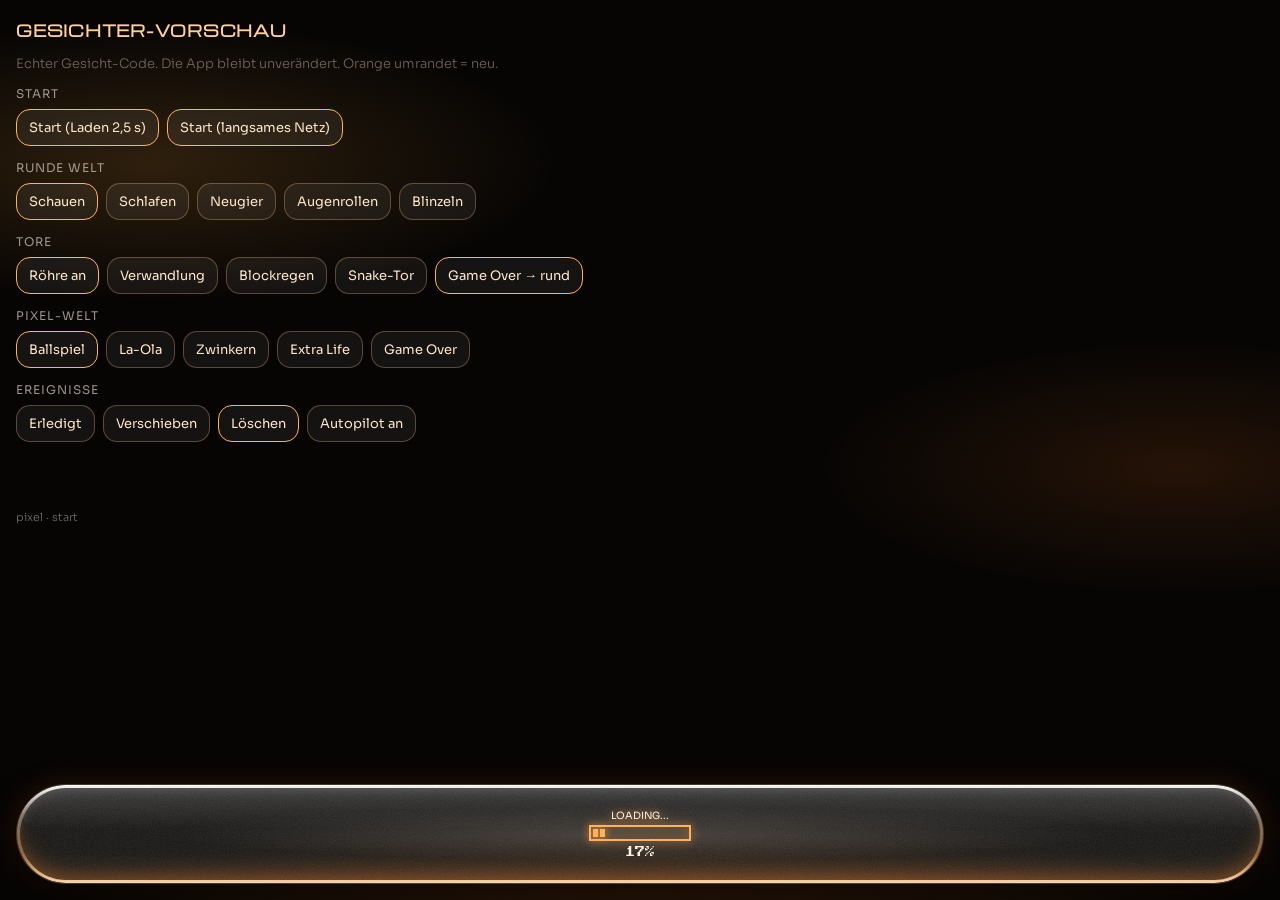
==== commit 06185c79: "Vorschau: Ladebalken-Schrift gleich groß, Ballspiel im Pixel-Raster, Blockregen ohne Durchblitzen, E" ====
--- a/preview/index.html
+++ b/preview/index.html
@@ -38,6 +38,8 @@
   <button class="new" data-p="bricks">Ballspiel</button>
   <button data-p="wave">La-Ola</button>
   <button data-p="wink">Zwinkern</button>
+  <button data-p="hearts">Extra Life</button>
+  <button data-p="over">Game Over</button>
 </div>
 <div class="grp"><b>Ereignisse</b>
   <button data-r="done">Erledigt</button>
--- a/preview/preview.css
+++ b/preview/preview.css
@@ -11,3 +11,5 @@
 .pv #say { min-height: 40px; font-size: 14px; color: #FFD08A; font-style: italic; }
 .pv #stat { font-size: 11px; opacity: .45; }
 .pv .spacer { flex: 1; }
+/* Vorschau: Prozent so groß wie LOADING, 4 px tiefer */
+#marvin-btn > .pbar { top: 62px; font-size: 10px; }
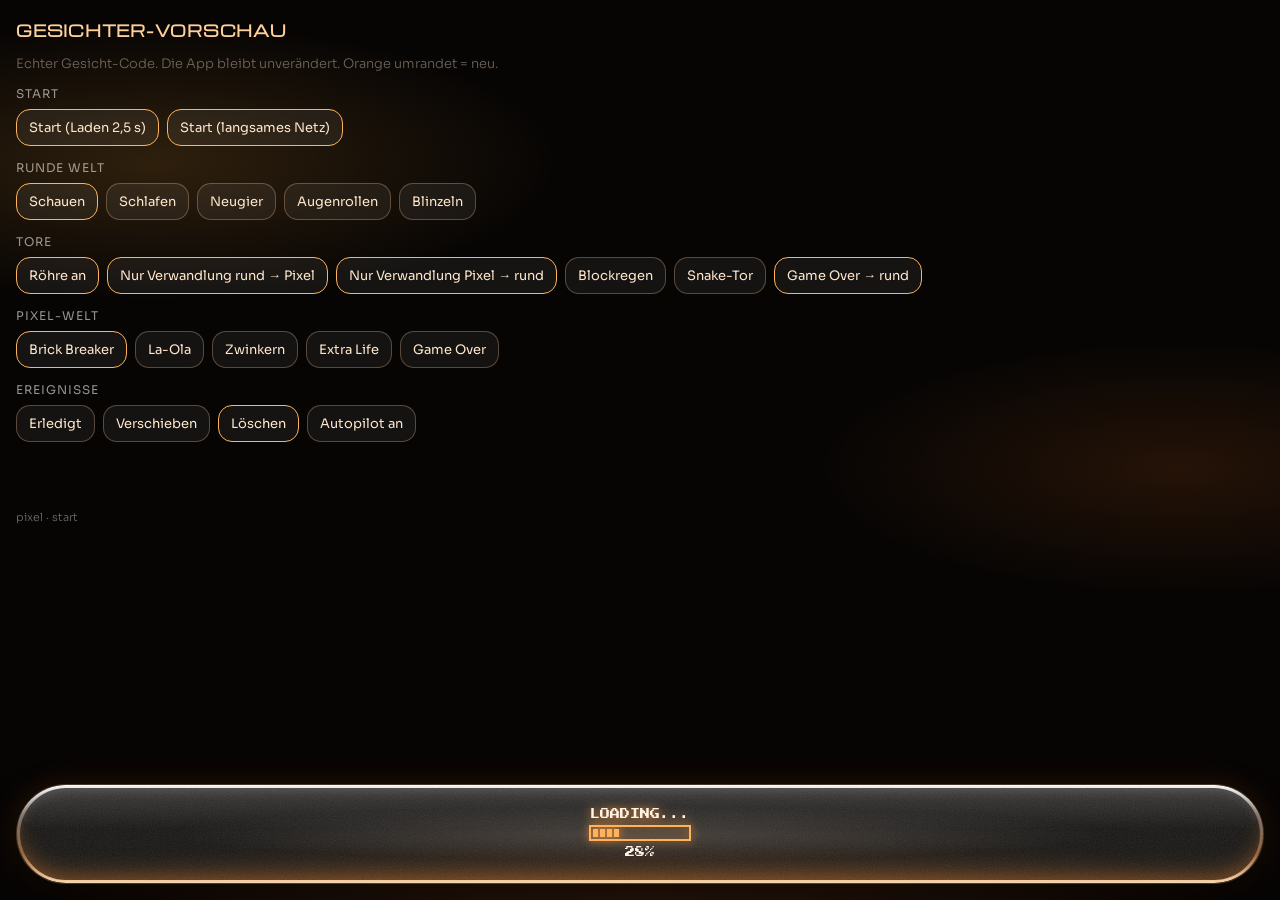
==== commit eaa3baa2: "Vorschau: heller Röhrenstrich, gemeineres Game Over, Game Over -> rund als Röhre rückwärts, Verwandl" ====
--- a/preview/index.html
+++ b/preview/index.html
@@ -29,13 +29,14 @@
 </div>
 <div class="grp"><b>Tore</b>
   <button class="new" data-p="gate-crt">Röhre an</button>
-  <button data-p="gate-morph">Verwandlung</button>
+  <button class="new" data-m="in">Nur Verwandlung rund → Pixel</button>
+  <button class="new" data-m="out">Nur Verwandlung Pixel → rund</button>
   <button data-p="gate-rain">Blockregen</button>
   <button data-p="gate-snake">Snake-Tor</button>
   <button class="new" data-p="gate-over">Game Over → rund</button>
 </div>
 <div class="grp"><b>Pixel-Welt</b>
-  <button class="new" data-p="bricks">Ballspiel</button>
+  <button class="new" data-p="bricks">Brick Breaker</button>
   <button data-p="wave">La-Ola</button>
   <button data-p="wink">Zwinkern</button>
   <button data-p="hearts">Extra Life</button>
@@ -69,6 +70,7 @@
 setTimeout(() => Face.sync(false), Number(q.get('load') || 2500));
 document.querySelectorAll('[data-start]').forEach(b => b.onclick = () => { q.set('load', b.dataset.start); q.delete('auto'); location.search = q; });
 document.querySelectorAll('[data-p]').forEach(b => b.onclick = () => Face._play(b.dataset.p));
+document.querySelectorAll('[data-m]').forEach(b => b.onclick = () => Face._morph(b.dataset.m));
 document.querySelectorAll('[data-r]').forEach(b => b.onclick = () => Face.react(b.dataset.r, { hyperspaceEmpty: false }));
 document.querySelector('[data-auto]').onclick = () => { q.set('auto', '1'); location.search = q; };
 setInterval(() => { const s = Face._state(); document.getElementById('stat').textContent = `${s.world} · ${s.running || '—'}`; }, 300);
--- a/preview/preview.css
+++ b/preview/preview.css
@@ -13,3 +13,18 @@
 .pv .spacer { flex: 1; }
 /* Vorschau: Prozent so groß wie LOADING, 4 px tiefer */
 #marvin-btn > .pbar { top: 62px; font-size: 10px; }
+/* Fernseher aus: Strich zieht sich zu einem hellen Punkt zusammen */
+#marvin-btn .eyes.tvoff { animation: tvoff .4s cubic-bezier(.6,0,.9,.4) forwards; transform-origin: 85px 32px; transform-box: view-box; }
+@keyframes tvoff { 0% { transform: scale(1,1); filter: drop-shadow(0 0 7px #FF9A3C) brightness(1); } 40% { transform: scale(1,.25); filter: drop-shadow(0 0 9px #FFF3E6) brightness(3); } 100% { transform: scale(0,.25); filter: drop-shadow(0 0 12px #FFF3E6) brightness(4); } }
+/* Röhre an: Anfangsstrich so hell wie der analoge */
+.A-crt .scr { animation-name: crtB; }
+@keyframes crtB { 0% { transform: scale(0,.04); filter: brightness(8) drop-shadow(0 0 4px #FFF3E6); } 25% { transform: scale(1,.04); filter: brightness(8) drop-shadow(0 0 4px #FFF3E6); } 45% { transform: scale(1,1.2); filter: brightness(1.6); } 55% { transform: scale(1,.9); } 65%,100% { transform: scale(1,1); filter: none; } }
+/* Game Over: gemeines Zittern/Flackern */
+.A-jolt .scr { animation: jolt .8s steps(1) both; }
+@keyframes jolt { 0% { transform: translate(-3px,1px); } 12% { transform: translate(3px,-2px); opacity: .4; } 25% { transform: translate(-2px,2px); opacity: 1; } 37% { transform: translate(4px,0); } 50% { transform: translate(-4px,-1px); opacity: .5; } 62% { transform: translate(2px,1px); opacity: 1; } 75% { transform: translate(-1px,0); } 100% { transform: none; } }
+/* Pixel-Bild aus: zum Strich, zum Punkt */
+.A-crtOff .scr, .A-crtOff .L-score { animation: crtOff .45s cubic-bezier(.6,0,.9,.4) forwards; transform-box: view-box; transform-origin: 50% 50%; }
+@keyframes crtOff { 0% { transform: scale(1,1); } 45% { transform: scale(1,.04); filter: brightness(8); } 100% { transform: scale(0,.04); filter: brightness(8); } }
+/* runde Welt geht aus dem Punkt auf */
+#marvin-btn .eyes.tvon { animation: tvon .6s cubic-bezier(.2,.6,.4,1) both; transform-origin: 85px 32px; transform-box: view-box; }
+@keyframes tvon { 0% { transform: scale(0,.25); filter: drop-shadow(0 0 12px #FFF3E6) brightness(4); } 50% { transform: scale(1,.25); filter: drop-shadow(0 0 9px #FFF3E6) brightness(3); } 100% { transform: scale(1,1); filter: drop-shadow(0 0 7px #FF9A3C) brightness(1); } }
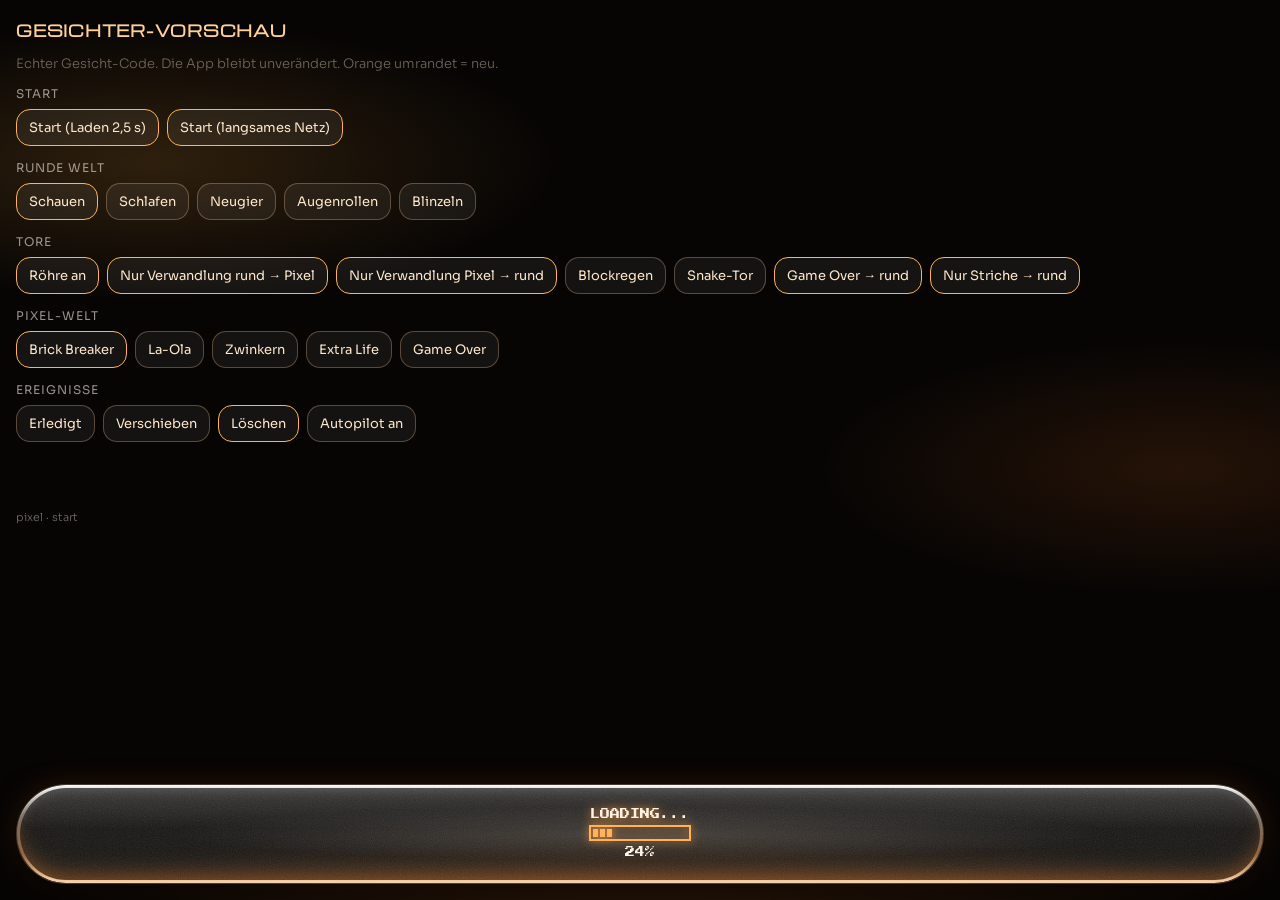
==== commit fda916d9: "Vorschau: Striche->rund mit echtem 1-px-Strich, Metamorphosen mit gleicher Helligkeit in der Mitte, " ====
--- a/preview/index.html
+++ b/preview/index.html
@@ -34,6 +34,7 @@
   <button data-p="gate-rain">Blockregen</button>
   <button data-p="gate-snake">Snake-Tor</button>
   <button class="new" data-p="gate-over">Game Over → rund</button>
+  <button class="new" data-u>Nur Striche → rund</button>
 </div>
 <div class="grp"><b>Pixel-Welt</b>
   <button class="new" data-p="bricks">Brick Breaker</button>
@@ -71,6 +72,7 @@
 document.querySelectorAll('[data-start]').forEach(b => b.onclick = () => { q.set('load', b.dataset.start); q.delete('auto'); location.search = q; });
 document.querySelectorAll('[data-p]').forEach(b => b.onclick = () => Face._play(b.dataset.p));
 document.querySelectorAll('[data-m]').forEach(b => b.onclick = () => Face._morph(b.dataset.m));
+document.querySelector('[data-u]').onclick = () => Face._popUp();
 document.querySelectorAll('[data-r]').forEach(b => b.onclick = () => Face.react(b.dataset.r, { hyperspaceEmpty: false }));
 document.querySelector('[data-auto]').onclick = () => { q.set('auto', '1'); location.search = q; };
 setInterval(() => { const s = Face._state(); document.getElementById('stat').textContent = `${s.world} · ${s.running || '—'}`; }, 300);
--- a/preview/preview.css
+++ b/preview/preview.css
@@ -18,13 +18,24 @@
 @keyframes tvoff { 0% { transform: scale(1,1); filter: drop-shadow(0 0 7px #FF9A3C) brightness(1); } 40% { transform: scale(1,.25); filter: drop-shadow(0 0 9px #FFF3E6) brightness(3); } 100% { transform: scale(0,.25); filter: drop-shadow(0 0 12px #FFF3E6) brightness(4); } }
 /* Röhre an: Anfangsstrich so hell wie der analoge */
 .A-crt .scr { animation-name: crtB; }
-@keyframes crtB { 0% { transform: scale(0,.04); filter: brightness(8) drop-shadow(0 0 4px #FFF3E6); } 25% { transform: scale(1,.04); filter: brightness(8) drop-shadow(0 0 4px #FFF3E6); } 45% { transform: scale(1,1.2); filter: brightness(1.6); } 55% { transform: scale(1,.9); } 65%,100% { transform: scale(1,1); filter: none; } }
-/* Game Over: gemeines Zittern/Flackern */
-.A-jolt .scr { animation: jolt .8s steps(1) both; }
-@keyframes jolt { 0% { transform: translate(-3px,1px); } 12% { transform: translate(3px,-2px); opacity: .4; } 25% { transform: translate(-2px,2px); opacity: 1; } 37% { transform: translate(4px,0); } 50% { transform: translate(-4px,-1px); opacity: .5; } 62% { transform: translate(2px,1px); opacity: 1; } 75% { transform: translate(-1px,0); } 100% { transform: none; } }
+@keyframes crtB { 0% { transform: scale(1,.04); filter: brightness(8) drop-shadow(0 0 4px #FFF3E6); } 25% { transform: scale(1,.04); filter: brightness(8) drop-shadow(0 0 4px #FFF3E6); } 45% { transform: scale(1,1.2); filter: brightness(1.6); } 55% { transform: scale(1,.9); } 65%,100% { transform: scale(1,1); filter: none; } }
+/* Game Over: Augen zittern unabhängig voneinander */
+.A-jolt .eyeL { animation: joltL 1s steps(1) both; }
+.A-jolt .eyeR { animation: joltR 1s steps(1) both; }
+@keyframes joltL { 0% { transform: translate(-3px,1px); } 14% { transform: translate(2px,-2px); } 27% { transform: translate(-4px,0); } 41% { transform: translate(3px,2px); } 55% { transform: translate(-1px,-1px); } 70% { transform: translate(2px,1px); } 85% { transform: translate(-2px,0); } 100% { transform: none; } }
+@keyframes joltR { 0% { transform: translate(2px,-1px); } 10% { transform: translate(-3px,2px); } 30% { transform: translate(4px,1px); } 38% { transform: translate(-2px,-2px); } 60% { transform: translate(1px,2px); } 66% { transform: translate(-3px,0); } 90% { transform: translate(2px,-1px); } 100% { transform: none; } }
+#marvin-btn .pix .eyeL, #marvin-btn .pix .eyeR { transform-box: view-box; }
 /* Pixel-Bild aus: zum Strich, zum Punkt */
 .A-crtOff .scr, .A-crtOff .L-score { animation: crtOff .45s cubic-bezier(.6,0,.9,.4) forwards; transform-box: view-box; transform-origin: 50% 50%; }
 @keyframes crtOff { 0% { transform: scale(1,1); } 45% { transform: scale(1,.04); filter: brightness(8); } 100% { transform: scale(0,.04); filter: brightness(8); } }
 /* runde Welt geht aus dem Punkt auf */
-#marvin-btn .eyes.tvon { animation: tvon .6s cubic-bezier(.2,.6,.4,1) both; transform-origin: 85px 32px; transform-box: view-box; }
-@keyframes tvon { 0% { transform: scale(0,.25); filter: drop-shadow(0 0 12px #FFF3E6) brightness(4); } 50% { transform: scale(1,.25); filter: drop-shadow(0 0 9px #FFF3E6) brightness(3); } 100% { transform: scale(1,1); filter: drop-shadow(0 0 7px #FF9A3C) brightness(1); } }
+#marvin-btn .eyes.tvon { animation: tvonGlow .7s ease-out both; }
+#marvin-btn .eyes.tvon .lid { animation: tvonLid .7s cubic-bezier(.2,.6,.4,1) both; transform-box: fill-box; transform-origin: center; }
+@keyframes tvonGlow { 0%, 50% { filter: drop-shadow(0 0 9px #FFF3E6) brightness(4); } 100% { filter: drop-shadow(0 0 7px #FF9A3C) brightness(1); } }
+@keyframes tvonLid { 0% { transform: scale(0,.3); } 45% { transform: scale(1,.3); } 100% { transform: scale(1,1); } }
+@keyframes tvon { 0% { transform: scale(1,.25); opacity: 0; filter: drop-shadow(0 0 12px #FFF3E6) brightness(4); } 50% { transform: scale(1,.25); filter: drop-shadow(0 0 9px #FFF3E6) brightness(3); } 100% { transform: scale(1,1); filter: drop-shadow(0 0 7px #FF9A3C) brightness(1); } }
+
+/* GAME OVER: Pixel fallen vor der Schrift, Schrift bleibt stehen */
+#marvin-btn > .ptxt { z-index: 2; }
+.ptxt.O.hold { animation: blinkHold 5s steps(1) both; }
+@keyframes blinkHold { 0%,10%,20% { opacity: 1; } 5%,15% { opacity: 0; } 100% { opacity: 1; } }
